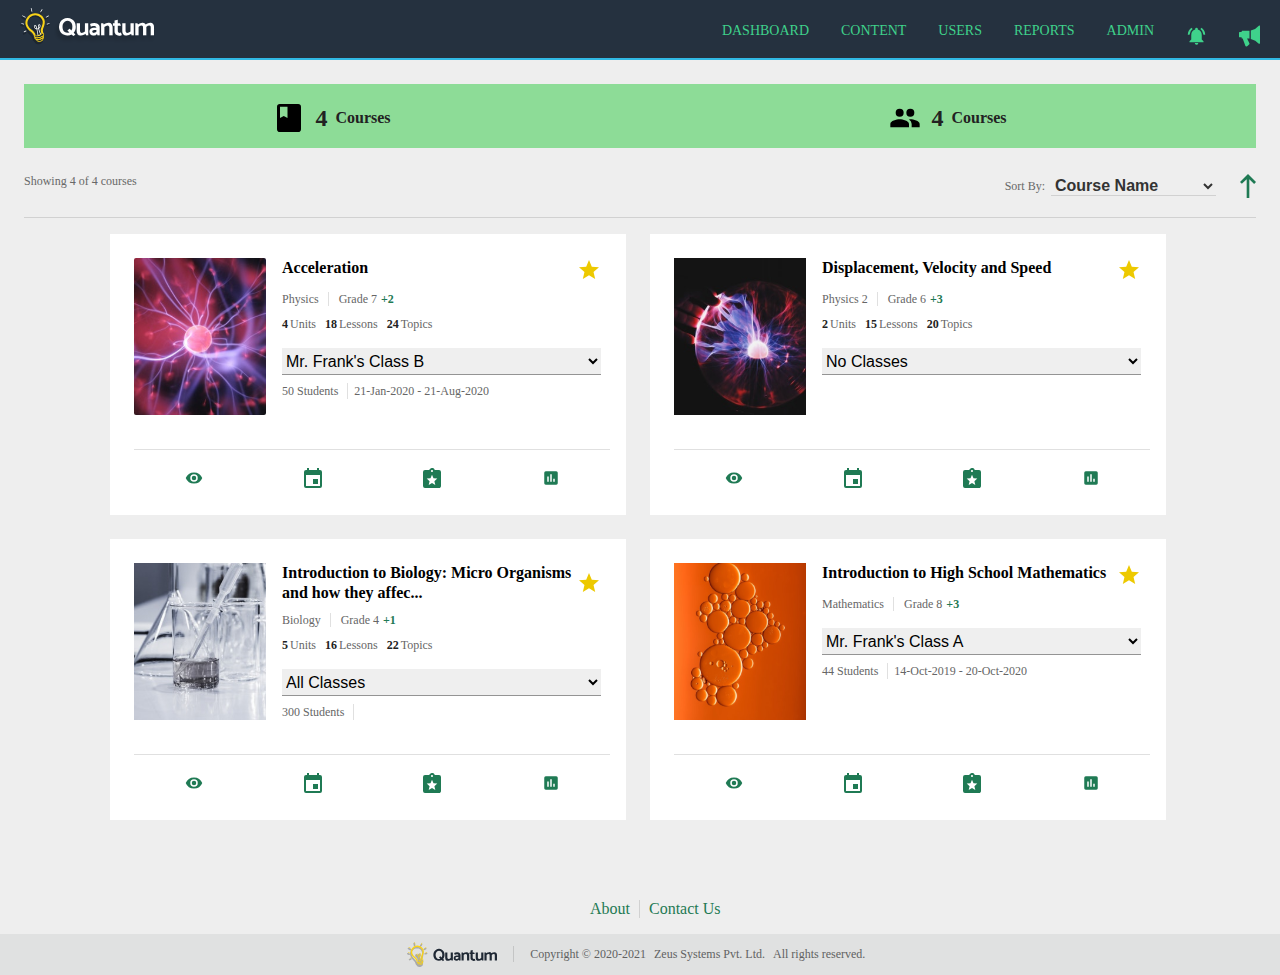
==== Quantum/Dashboard.html @ 2e1cdbbf "folder" ====
<!DOCTYPE html>
<html lang="en">
<head>
    <meta charset="UTF-8">
    <meta http-equiv="X-UA-Compatible" content="IE=edge">
    <meta name="viewport" content="width=device-width, initial-scale=1.0">
    <title>Document</title>
    <link rel="stylesheet" href="Dashboard.css">
</head>
<body>
    <div class="header">
        <img src="logo used in header.svg" alt="Quantom logo in header">
        <div class="navbar">
            <ul class="list-items">
                <li class="non-navigate">DASHBOARD</li>
                <li class="non-navigate">CONTENT</li>
                <li class="non-navigate">USERS</li>
                <li class="non-navigate">REPORTS</li>
                <li class="non-navigate">ADMIN</li>
                <li class="nav-icons"><img src="alerts.svg" alt="alert icon"></li>
                <li class="nav-icons"><img src="announcements.svg" alt="announcements icon"></li>
                <li class="navigation"><img src="hamburger-menu.svg" alt="hamburger menu"></li>
            </ul>
        </div>
    </div>
    <div class="main-content">
        <div class="sub-header">
            <div class="sub-header-item">
                <img src="courses.svg" alt="courses icon">
                <span id="digit">4</span>
                <span id="cat">Courses</span> 
            </div>
            <div class="sub-header-item">
                <img src="classes.svg" alt="courses icon">
                <span id="digit">4</span>
                <span id="cat">Courses</span> 
            </div>
        </div>
    
        <div class="category">
            <div class="show">Showing 4 of 4 courses</div>
            <div class="sortby">
                Sort By:
                <select>
                    <option disabled selected>Course Name</option>
                </select>
                <img src="sort.svg" alt="sort icon">
            </div>
        </div>
    
        <div class="cards-container">
            <div class="card card-1">
                <div class="card-content">
                    <img src="imageMask-1.svg" alt="img">
                    <div class="card-info">
                        <div class="card-header">
                            <span>Acceleration</span>
                            <img src="favourite.svg" alt="favourite icon">
                        </div>
                        <p class="subject">
                            <span class="common-font mr-9">Physics</span>
                            <span class="common-font">Grade 7</span>
                            <span class="green-font">+2</span>
                        </p>
                        <p class="mt-0">
                            <span class="common-font mr-5"><span class="font-b">4</span>Units</span>
                            <span class="common-font mr-5"><span class="font-b">18</span>Lessons</span>
                            <span class="common-font"><span class="font-b">24</span>Topics</span>
                        </p>
                        <p class="select-cat">
                            <select name="name" id="name">
                                <option>Mr. Frank's Class B</option>
                                <option>Mr. Frank's Class A</option>
                            </select>
                        </p>
                        <p class="flex">
                            <span class="common-font mr-9">50 Students</span>
                            <span class="common-font">21-Jan-2020 - 21-Aug-2020</span>
                        </p>

                    </div>
                </div>
                <div class="card-icon">
                    <img src="preview.svg" alt="preview icon">
                    <img src="manage course.svg" alt="manage course icon">
                    <img src="grade submissions.svg" alt="grade icon">
                    <img src="reports.svg" alt="reports icon">
                </div>
            </div>
    
            
            <div class="card card-2">
                <div class="card-content">
                    <img src="imageMask-2.svg" alt="img">
                    <div class="card-info">
                        <div class="card-header">
                            <span>Displacement, Velocity and Speed</span>
                            <img src="favourite.svg" alt="favourite icon">
                        </div>
                        <p class="subject">
                            <span class="common-font mr-9">Physics 2</span>
                            <span class="common-font">Grade 6</span>
                            <span class="green-font">+3</span>
                        </p>
                        <p class="mt-0">
                            <span class="common-font mr-5"><span class="font-b">2</span>Units</span>
                            <span class="common-font mr-5"><span class="font-b">15</span>Lessons</span>
                            <span class="common-font"><span class="font-b">20</span>Topics</span>
                        </p>
                        <p class="select-cat">
                            <select name="name" id="name">
                                <option disabled selected>No Classes</option>
                            </select>
                        </p>
                    </div>
                </div>
                <div class="card-icon">
                    <img src="preview.svg" alt="preview icon">
                    <img src="manage course.svg" alt="manage course icon">
                    <img src="grade submissions.svg" alt="grade icon">
                    <img src="reports.svg" alt="reports icon">
                </div>
            </div>
    
           
            <div class="card card-3">
                <div class="card-content">
                    <img src="imageMask.svg" alt="img">
                    <div class="card-info">
                        <div class="card-header">
                            <span>Introduction to Biology: Micro Organisms and how they affec...</span>
                            <img src="favourite.svg" alt="favourite icon">
                        </div>
                        <p class="subject">
                            <span class="common-font mr-9">Biology</span>
                            <span class="common-font">Grade 4</span>
                            <span class="green-font">+1</span>
                        </p>
                        <p class="mt-0">
                            <span class="common-font mr-5"><span class="font-b">5</span>Units</span>
                            <span class="common-font mr-5"><span class="font-b">16</span>Lessons</span>
                            <span class="common-font"><span class="font-b">22</span>Topics</span>
                        </p>
                        <p class="select-cat">
                            <select name="name" id="name">
                                <option>All Classes</option>
                                <option>All Classes</option>
                            </select>
                        </p>
                        <p class="flex">
                            <span class="common-font mr-9">300 Students</span>
                            
                        </p>

                    </div>
                </div>
                <div class="card-icon">
                    <img src="preview.svg" alt="preview icon">
                    <img src="manage course.svg" alt="manage course icon">
                    <img src="grade submissions.svg" alt="grade icon">
                    <img src="reports.svg" alt="reports icon">
                </div>
            </div>
    
            
            <div class="card card-4">
                <div class="card-content">
                    <img src="imageMask-3.svg" alt="img">
                    <div class="card-info">
                        <div class="card-header">
                            <span>Introduction to High School Mathematics</span>
                            <img src="favourite.svg" alt="favourite icon">
                        </div>
                        <p class="subject">
                            <span class="common-font mr-9">Mathematics</span>
                            <span class="common-font">Grade 8</span>
                            <span class="green-font">+3</span>
                        </p>
                        
                        <p class="select-cat">
                            <select name="name" id="name">
                                <option>Mr. Frank's Class A</option>
                                <option>Mr. Frank's Class B</option>
                            </select>
                        </p>
                        <p class="flex">
                            <span class="common-font mr-9">44 Students</span>
                            <span class="common-font">14-Oct-2019 - 20-Oct-2020</span>
                        </p>

                    </div>
                </div>
                <div class="card-icon">
                    <img src="preview.svg" alt="preview icon">
                    <img src="manage course.svg" alt="manage course icon">
                    <img src="grade submissions.svg" alt="grade icon">
                    <img src="reports.svg" alt="reports icon">
                </div>
            </div>
        </div>

    </div>



    <div class="footer-main">
        <div class="about">
            <div id="about">About</div>
            <div id="contact">Contact Us</div>
        </div>
    
        <div class="footer">
            <img src="logo used in footer.svg" alt="quantum logo in footer">
            <div class="info">
                <div class="padding-right">Copyright &#169 2020-2021</div>
                <div class="padding-right">Zeus Systems Pvt. Ltd.</div>
                <div class="padding-right">All rights reserved.</div>
            </div>
        </div>
    </div>
</body>
</html>
---- Quantum/Dashboard.css ----
@font-face {
  font-family: Quicksand;
  src: url("quantum screen assets/Quicksand font 1/static/Quicksand-Regular.ttf");
}
body{
  margin: 0;
  background: #EEEEEE;
  font-family: Quicksand;
  
}
.header{
  background: #25313F url("quantum screen assets/header pattern svg.svg");
  opacity: 1;
  padding: 8px 20px;
  background-size: cover;
  border-bottom: 2px solid #31B9E4;
}
.navbar{
  float: right;
}
.list-items{
  display: flex;
  justify-content: center;
  align-items: flex-start;
  list-style-type: none;
  color: #3FD28B;
  text-align: center;
}
.list-items li{
  margin-left: 32px;
  padding-bottom: 15px;
  font-size: 14px;
  line-height: 14px;
  text-align: center;
}
.list-items li img{
  width: 21px;
  height: 24px;
}
.non-navigate:hover{
  color: white;
  border-bottom: 4px solid #FFFFFF;
}
#profile-icon{
  font-size: 14px;
  line-height: 19px;
  border: 2px solid #3FD28B;
  border-radius: 50%;
  height: 21px;
  color: #3FD28B;
  padding-bottom: 0px;
  width:24px
}
#profile-icon:hover{
  border: 2px solid #3FD28B;
  border-radius: 50%;
  cursor: pointer;
}
.nav-icons:hover{
  width: 22px;
  height: 25px;
  border-radius: 50%;
  padding-bottom: 0px;
  background-color: white;
}
.navigation{
  display: none;
}

.main-content{
  padding: 24px;
  background-color: #EEEEEE;
  /* width: 100%; */
}

.sub-header{
  display: grid;
  grid-template-columns: 1fr 1fr;
  text-align: center;
  background-color: #8DDC97;
  margin-bottom: 24px;
}
.sub-header-item{
  margin-top: 18px;
  padding-bottom: 14px;
  display: flex;
  justify-content: center;
  align-items: center;
}
.sub-header-item:hover{
  border-bottom: 4px solid #222222;
}
.sub-header-item img{
  height: 32px;
  margin-right: 10px;
}
#digit{
  font-size: 24px;
  line-height: 28px;
  font-weight: bold;
  margin-right: 8px;
  color: #222222;
}
#cat{
  font-size: 16px;
  line-height: 20px;
  color: #222222;
  font-weight:bolder;
  
}

.category{
  display: grid;
  grid-template-columns: 1fr 1fr;
  grid-template-rows: repeat(3,1fr);
  height: 28px;
  padding-bottom: 17px;
  border-bottom: 1px solid rgba(0, 0, 0, 0.12);
  margin-bottom: 16px;
}
.show{
  grid-row: 2/3;
  grid-column: 1/2;
  color: #686868;
  font-size: 12px;
  line-height: 14px;
}
.sortby{
  grid-column: 2/3;
  grid-row: 2/3;
  color: #686868;
  font-size: 12px;
  line-height: 16px;
  margin-left: auto;
  display: flex;
  align-items: center;
}
.sortby select{
  color: #333333;
  font-size: 16px;
  line-height: 20px;
  font-weight: bolder;
  margin-left: 6px;
  width: 165px;
  background: transparent;
  border: 0px;
  border-bottom: 1px solid rgba(0, 0, 0, 0.12);
  margin-right: 24px;
  
}
.sortby img{
  height: 24px;
}

.cards-container{
  display: grid;
  grid-template-columns: 1fr 1fr;
  grid-template-rows: 1fr 1fr;
  gap: 12px/12px;
  width: 1060px;
  margin-left: auto;
  margin-right: auto;
}
.card{
  width: 476px;
  height:246px ;
  background-color: white;
  margin-bottom: 24px;
  margin-right: 24px;
  padding: 24px 16px 11px 24px;
}
.card-content{
  display: flex;
  width: 100%;
  height: 175px;
  padding-bottom: 16px;
  border-bottom: 1px solid rgba(0, 0, 0, 0.12);
}
.card-content > img{
  width: 132px;
  height: 157px;
}
.card-info{
  margin-left: 16px;
  width: 319px;
}
.card-header{
  font-size: 16px;
  line-height: 20px;
  font-weight: bolder;
  display: flex;
  margin-bottom: 7px;
}
.card-header img{
  margin-left: auto;
}
.select-cat{
  margin-top: 16px;
  margin-bottom: 0px;
}
#name{
  border: 0px;
  width: 319px;;
  height: 27px;
  border-bottom: 1px solid rgba(0, 0, 0, 0.38);
  font-weight: 200;
  font-size: 16px;
  line-height: 20px;
}
.subject{
  margin-top: 0px;
  margin-bottom: 7px;
}
.mt-0{
  margin-top: 0px;
}
.card-1{
  grid-column: 1/2;
}
.card-2{
  grid-column: 2/3;
}
.card-3{
  grid-row: 2/3;
  grid-column: 1/2;
}
.card-4{
  grid-row: 2/3;
  grid-column: 2/3;
}
.flex{
  display: flex;
  margin-top: 8px;
}
.common-font{
  color: rgba(102, 102, 102, 1);
  font-size: 12px;
  line-height: 16px;
}
.green-font{
  color: rgba(31, 122, 84, 1);
  font-size: 12px;
  line-height: 16px;
  font-weight: bolder;
}
.mr-9{
  padding-right: 9px;
  margin-right: 6px;
  border-right: 1px solid rgba(0, 0, 0, 0.12);
}
.font-b{
  font-weight: bolder;
  color: rgba(34, 34, 34, 1);
  margin-right: 2px;
}
.mr-5{
  margin-right: 5px;
}
.card-icon{
  display: flex;
  width: 100%;
  justify-content: space-around;
  height: 40px;
}
.card-icon img{
  width: 18px;
  height: 20px;
  margin-top: 18px;
  line-height: 20px;
}
/* footer */
.about{
  display: grid;
  grid-template-columns: 1fr 1fr;
  color: rgba(31, 122, 84, 1);
  margin-top: 32px;
  margin-bottom: 16px;
}
#about{
  margin-left: auto;
  padding-right: 9px;
  border-right: 1px solid rgba(0, 0, 0, 0.12);
}
#contact{
  padding-left: 9px;
}
.footer{
  background-color: rgba(224, 225, 225, 1);
  display: flex;
  justify-content: center;
  align-items: center;
  padding: 8px 0 8px 0;
}
.footer img{
  margin-right: 16px;
  color: rgba(31, 40, 52, 1);
}
.info{
  display: flex;
  border-left: 1px solid rgba(0, 0, 0, 0.12);
  padding-left: 16px;
  color: rgba(97, 97, 97, 1);
  font-size: 12px;
  line-height: 16px;
}

.padding-right{
  padding-right: 8px;
}
#expired{
  background-color: #FFE4E6;
  color: #D80000;
  font-size: 10px;
  line-height: 16px;
}
.bg-w{
  background-color: white;
  
}
@media (min-width: 768px) and (max-width: 1024px){
  /* .footer-main{
      position: absolute;
      bottom: 0;
      width: 100%;
  } */
  .cards-container{
      display: grid;
      grid-template-columns: 1fr;
      grid-template-rows: repeat(4,1fr);
      width: 520px;
      margin-left: auto;
      margin-right: auto;
  }
  .card-1{
      grid-row: 1/2;
      grid-column: 1/2;
  }
  .card-2{
      grid-row: 2/3;
      grid-column: 1/2;
  }
  .card-3{
      grid-row: 3/4;
      grid-column: 1/2;
  }
  .card-4{
      grid-row: 4/5;
      grid-column: 1/2;
  }
}
@media (max-width: 833px){
  .non-navigate{
      display: none;
  }
  .navigation{
      display: block;
  }
  
}
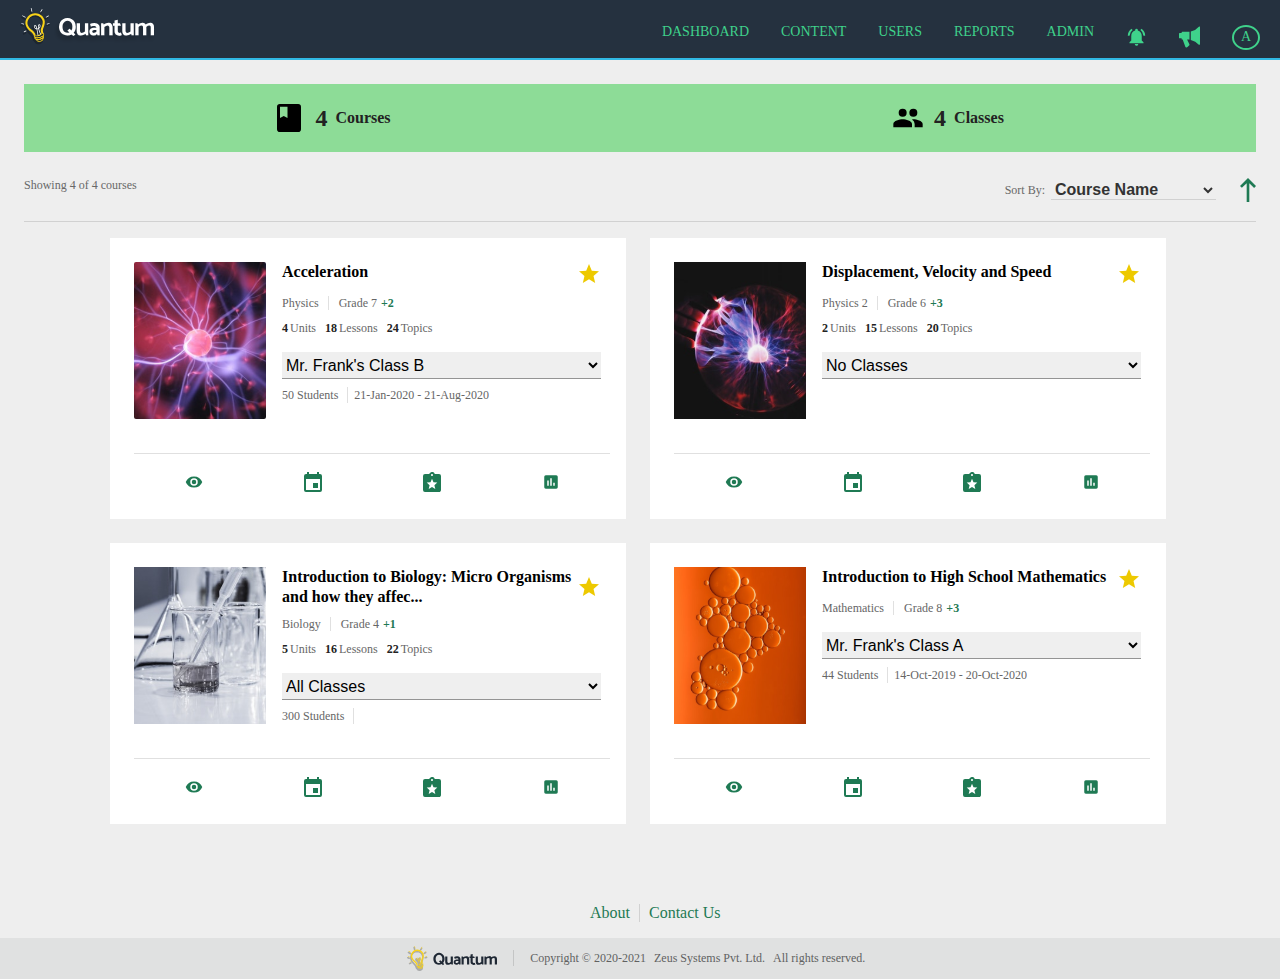
==== commit fd4d61be: "dashboard" ====
--- a/Quantum/Dashboard.html
+++ b/Quantum/Dashboard.html
@@ -1,15 +1,13 @@
 <!DOCTYPE html>
 <html lang="en">
 <head>
-    <meta charset="UTF-8">
-    <meta http-equiv="X-UA-Compatible" content="IE=edge">
     <meta name="viewport" content="width=device-width, initial-scale=1.0">
-    <title>Document</title>
+    <title>Dashboard</title>
     <link rel="stylesheet" href="Dashboard.css">
 </head>
 <body>
     <div class="header">
-        <img src="logo used in header.svg" alt="Quantom logo in header">
+        <img src="logo used in header.svg" alt="Quantum logo in header">
         <div class="navbar">
             <ul class="list-items">
                 <li class="non-navigate">DASHBOARD</li>
@@ -19,6 +17,7 @@
                 <li class="non-navigate">ADMIN</li>
                 <li class="nav-icons"><img src="alerts.svg" alt="alert icon"></li>
                 <li class="nav-icons"><img src="announcements.svg" alt="announcements icon"></li>
+                <li id="profile-icon" class="nav-icons">A</li>
                 <li class="navigation"><img src="hamburger-menu.svg" alt="hamburger menu"></li>
             </ul>
         </div>
@@ -33,7 +32,7 @@
             <div class="sub-header-item">
                 <img src="classes.svg" alt="courses icon">
                 <span id="digit">4</span>
-                <span id="cat">Courses</span> 
+                <span id="cat">Classes</span> 
             </div>
         </div>
     
@@ -88,7 +87,6 @@
                 </div>
             </div>
     
-            
             <div class="card card-2">
                 <div class="card-content">
                     <img src="imageMask-2.svg" alt="img">
@@ -112,17 +110,19 @@
                                 <option disabled selected>No Classes</option>
                             </select>
                         </p>
-                    </div>
-                </div>
-                <div class="card-icon">
-                    <img src="preview.svg" alt="preview icon">
-                    <img src="manage course.svg" alt="manage course icon">
-                    <img src="grade submissions.svg" alt="grade icon">
-                    <img src="reports.svg" alt="reports icon">
-                </div>
-            </div>
-    
-           
+                       
+                    </div>
+                </div>
+                <div class="card-icon">
+                    <img src="preview.svg" alt="preview icon">
+                    <img src="manage course.svg" alt="manage course icon">
+                    <img src="grade submissions.svg" alt="grade icon">
+                    <img src="reports.svg" alt="reports icon">
+                </div>
+            </div>
+    
+            
+            
             <div class="card card-3">
                 <div class="card-content">
                     <img src="imageMask.svg" alt="img">
@@ -149,20 +149,18 @@
                         </p>
                         <p class="flex">
                             <span class="common-font mr-9">300 Students</span>
-                            
-                        </p>
-
-                    </div>
-                </div>
-                <div class="card-icon">
-                    <img src="preview.svg" alt="preview icon">
-                    <img src="manage course.svg" alt="manage course icon">
-                    <img src="grade submissions.svg" alt="grade icon">
-                    <img src="reports.svg" alt="reports icon">
-                </div>
-            </div>
-    
-            
+                        </p>
+
+                    </div>
+                </div>
+                <div class="card-icon">
+                    <img src="preview.svg" alt="preview icon">
+                    <img src="manage course.svg" alt="manage course icon">
+                    <img src="grade submissions.svg" alt="grade icon">
+                    <img src="reports.svg" alt="reports icon">
+                </div>
+            </div>
+    
             <div class="card card-4">
                 <div class="card-content">
                     <img src="imageMask-3.svg" alt="img">
@@ -176,7 +174,7 @@
                             <span class="common-font">Grade 8</span>
                             <span class="green-font">+3</span>
                         </p>
-                        
+
                         <p class="select-cat">
                             <select name="name" id="name">
                                 <option>Mr. Frank's Class A</option>
--- a/Quantum/Dashboard.css
+++ b/Quantum/Dashboard.css
@@ -1,24 +1,28 @@
 @font-face {
   font-family: Quicksand;
-  src: url("quantum screen assets/Quicksand font 1/static/Quicksand-Regular.ttf");
-}
-body{
+  src: url("../quantum screen assets/Quicksand font 1/static/Quicksand-Regular.ttf");
+}
+body {
   margin: 0;
   background: #EEEEEE;
   font-family: Quicksand;
-  
-}
-.header{
-  background: #25313F url("quantum screen assets/header pattern svg.svg");
+}
+
+.header {
+  background: #25313F url("../quantum screen assets/header pattern svg.svg");
   opacity: 1;
   padding: 8px 20px;
   background-size: cover;
   border-bottom: 2px solid #31B9E4;
 }
-.navbar{
+
+.navbar {
   float: right;
-}
-.list-items{
+  margin-top: 1px;
+
+}
+
+.list-items {
   display: flex;
   justify-content: center;
   align-items: flex-start;
@@ -26,108 +30,125 @@
   color: #3FD28B;
   text-align: center;
 }
-.list-items li{
+.list-items li {
   margin-left: 32px;
   padding-bottom: 15px;
   font-size: 14px;
   line-height: 14px;
   text-align: center;
 }
-.list-items li img{
+.list-items li img {
   width: 21px;
   height: 24px;
 }
-.non-navigate:hover{
+
+.non-navigate:hover {
   color: white;
   border-bottom: 4px solid #FFFFFF;
 }
-#profile-icon{
+
+#profile-icon {
+  color: #3FD28B;
   font-size: 14px;
   line-height: 19px;
   border: 2px solid #3FD28B;
   border-radius: 50%;
   height: 21px;
-  color: #3FD28B;
   padding-bottom: 0px;
-  width:24px
-}
-#profile-icon:hover{
+  width: 24px;
+}
+#profile-icon:hover {
   border: 2px solid #3FD28B;
   border-radius: 50%;
   cursor: pointer;
 }
-.nav-icons:hover{
+
+.nav-icons:hover {
   width: 22px;
   height: 25px;
   border-radius: 50%;
   padding-bottom: 0px;
   background-color: white;
 }
-.navigation{
+
+.navigation {
   display: none;
 }
 
-.main-content{
+.main-content {
   padding: 24px;
   background-color: #EEEEEE;
-  /* width: 100%; */
-}
-
-.sub-header{
+}
+
+.sub-header {
   display: grid;
   grid-template-columns: 1fr 1fr;
   text-align: center;
   background-color: #8DDC97;
   margin-bottom: 24px;
 }
-.sub-header-item{
+
+.sub-header-item {
   margin-top: 18px;
   padding-bottom: 14px;
   display: flex;
   justify-content: center;
   align-items: center;
-}
-.sub-header-item:hover{
+  border-bottom: 4px solid transparent;
+}
+.sub-header-item:hover {
   border-bottom: 4px solid #222222;
 }
-.sub-header-item img{
+.sub-header-item img {
   height: 32px;
   margin-right: 10px;
 }
-#digit{
+
+#digit {
+  color: #222222;
+  font-size: 24px;
+  line-height: 28px;
   font-size: 24px;
   line-height: 28px;
   font-weight: bold;
   margin-right: 8px;
   color: #222222;
 }
-#cat{
+
+#cat {
+  color: #222222;
   font-size: 16px;
   line-height: 20px;
+  font-size: 16px;
+  line-height: 20px;
   color: #222222;
-  font-weight:bolder;
-  
-}
-
-.category{
+  font-weight: bolder;
+}
+
+.category {
   display: grid;
   grid-template-columns: 1fr 1fr;
-  grid-template-rows: repeat(3,1fr);
+  grid-template-rows: repeat(3, 1fr);
   height: 28px;
   padding-bottom: 17px;
   border-bottom: 1px solid rgba(0, 0, 0, 0.12);
   margin-bottom: 16px;
 }
-.show{
+
+.show {
   grid-row: 2/3;
   grid-column: 1/2;
   color: #686868;
   font-size: 12px;
   line-height: 14px;
 }
-.sortby{
+
+.sortby {
   grid-column: 2/3;
   grid-row: 2/3;
+  color: #666666;
+  font-size: 12px;
+  line-height: 16px;
   color: #686868;
   font-size: 12px;
   line-height: 16px;
@@ -135,7 +156,7 @@
   display: flex;
   align-items: center;
 }
-.sortby select{
+.sortby select {
   color: #333333;
   font-size: 16px;
   line-height: 20px;
@@ -146,13 +167,12 @@
   border: 0px;
   border-bottom: 1px solid rgba(0, 0, 0, 0.12);
   margin-right: 24px;
-  
-}
-.sortby img{
+}
+.sortby img {
   height: 24px;
 }
 
-.cards-container{
+.cards-container {
   display: grid;
   grid-template-columns: 1fr 1fr;
   grid-template-rows: 1fr 1fr;
@@ -161,199 +181,224 @@
   margin-left: auto;
   margin-right: auto;
 }
-.card{
+
+.card {
   width: 476px;
-  height:246px ;
+  height: 246px;
   background-color: white;
   margin-bottom: 24px;
   margin-right: 24px;
   padding: 24px 16px 11px 24px;
 }
-.card-content{
+
+.card-content {
   display: flex;
   width: 100%;
   height: 175px;
   padding-bottom: 16px;
   border-bottom: 1px solid rgba(0, 0, 0, 0.12);
 }
-.card-content > img{
+.card-content > img {
   width: 132px;
   height: 157px;
 }
-.card-info{
+
+.card-info {
   margin-left: 16px;
   width: 319px;
 }
-.card-header{
+
+.card-header {
   font-size: 16px;
   line-height: 20px;
   font-weight: bolder;
   display: flex;
   margin-bottom: 7px;
 }
-.card-header img{
+.card-header img {
   margin-left: auto;
 }
-.select-cat{
+
+.select-cat {
   margin-top: 16px;
   margin-bottom: 0px;
 }
-#name{
+
+#name {
   border: 0px;
-  width: 319px;;
+  width: 319px;
   height: 27px;
   border-bottom: 1px solid rgba(0, 0, 0, 0.38);
   font-weight: 200;
   font-size: 16px;
   line-height: 20px;
 }
-.subject{
+
+.subject {
   margin-top: 0px;
   margin-bottom: 7px;
 }
-.mt-0{
+
+.mt-0 {
   margin-top: 0px;
 }
-.card-1{
+
+.card-1 {
   grid-column: 1/2;
 }
-.card-2{
+
+.card-2 {
   grid-column: 2/3;
 }
-.card-3{
+
+.card-3 {
   grid-row: 2/3;
   grid-column: 1/2;
 }
-.card-4{
+
+.card-4 {
   grid-row: 2/3;
   grid-column: 2/3;
 }
-.flex{
+
+.flex {
   display: flex;
   margin-top: 8px;
 }
-.common-font{
-  color: rgba(102, 102, 102, 1);
-  font-size: 12px;
-  line-height: 16px;
-}
-.green-font{
-  color: rgba(31, 122, 84, 1);
+
+.common-font {
+  color: #666666;
+  font-size: 12px;
+  line-height: 16px;
+}
+
+.green-font {
+  color: rgb(31, 122, 84);
   font-size: 12px;
   line-height: 16px;
   font-weight: bolder;
 }
-.mr-9{
+
+.mr-9 {
   padding-right: 9px;
   margin-right: 6px;
   border-right: 1px solid rgba(0, 0, 0, 0.12);
 }
-.font-b{
+
+.font-b {
   font-weight: bolder;
-  color: rgba(34, 34, 34, 1);
+  color: rgb(34, 34, 34);
   margin-right: 2px;
 }
-.mr-5{
+
+.mr-5 {
   margin-right: 5px;
 }
-.card-icon{
+
+.card-icon {
   display: flex;
   width: 100%;
   justify-content: space-around;
   height: 40px;
 }
-.card-icon img{
+.card-icon img {
   width: 18px;
   height: 20px;
   margin-top: 18px;
   line-height: 20px;
 }
+
 /* footer */
-.about{
+.about {
   display: grid;
   grid-template-columns: 1fr 1fr;
-  color: rgba(31, 122, 84, 1);
+  color: rgb(31, 122, 84);
   margin-top: 32px;
   margin-bottom: 16px;
 }
-#about{
+
+#about {
   margin-left: auto;
   padding-right: 9px;
   border-right: 1px solid rgba(0, 0, 0, 0.12);
 }
-#contact{
+
+#contact {
   padding-left: 9px;
 }
-.footer{
-  background-color: rgba(224, 225, 225, 1);
+
+.footer {
+  background-color: rgb(224, 225, 225);
   display: flex;
   justify-content: center;
   align-items: center;
   padding: 8px 0 8px 0;
 }
-.footer img{
+.footer img {
   margin-right: 16px;
-  color: rgba(31, 40, 52, 1);
-}
-.info{
+  color: rgb(31, 40, 52);
+}
+
+.info {
   display: flex;
   border-left: 1px solid rgba(0, 0, 0, 0.12);
   padding-left: 16px;
-  color: rgba(97, 97, 97, 1);
-  font-size: 12px;
-  line-height: 16px;
-}
-
-.padding-right{
+  color: rgb(97, 97, 97);
+  font-size: 12px;
+  line-height: 16px;
+}
+
+.padding-right {
   padding-right: 8px;
 }
-#expired{
+
+#expired {
   background-color: #FFE4E6;
   color: #D80000;
   font-size: 10px;
   line-height: 16px;
 }
-.bg-w{
+
+.bg-w {
   background-color: white;
-  
-}
-@media (min-width: 768px) and (max-width: 1024px){
+}
+
+@media (min-width: 768px) and (max-width: 1024px) {
   /* .footer-main{
       position: absolute;
       bottom: 0;
       width: 100%;
   } */
-  .cards-container{
-      display: grid;
-      grid-template-columns: 1fr;
-      grid-template-rows: repeat(4,1fr);
-      width: 520px;
-      margin-left: auto;
-      margin-right: auto;
-  }
-  .card-1{
-      grid-row: 1/2;
-      grid-column: 1/2;
-  }
-  .card-2{
-      grid-row: 2/3;
-      grid-column: 1/2;
-  }
-  .card-3{
-      grid-row: 3/4;
-      grid-column: 1/2;
-  }
-  .card-4{
-      grid-row: 4/5;
-      grid-column: 1/2;
-  }
-}
-@media (max-width: 833px){
-  .non-navigate{
-      display: none;
-  }
-  .navigation{
-      display: block;
-  }
-  
+  .cards-container {
+    display: grid;
+    grid-template-columns: 1fr;
+    grid-template-rows: repeat(4, 1fr);
+    width: 520px;
+    margin-left: auto;
+    margin-right: auto;
+  }
+  .card-1 {
+    grid-row: 1/2;
+    grid-column: 1/2;
+  }
+  .card-2 {
+    grid-row: 2/3;
+    grid-column: 1/2;
+  }
+  .card-3 {
+    grid-row: 3/4;
+    grid-column: 1/2;
+  }
+  .card-4 {
+    grid-row: 4/5;
+    grid-column: 1/2;
+  }
+}
+@media (max-width: 833px) {
+  .non-navigate {
+    display: none;
+  }
+  .navigation {
+    display: block;
+  }
 }